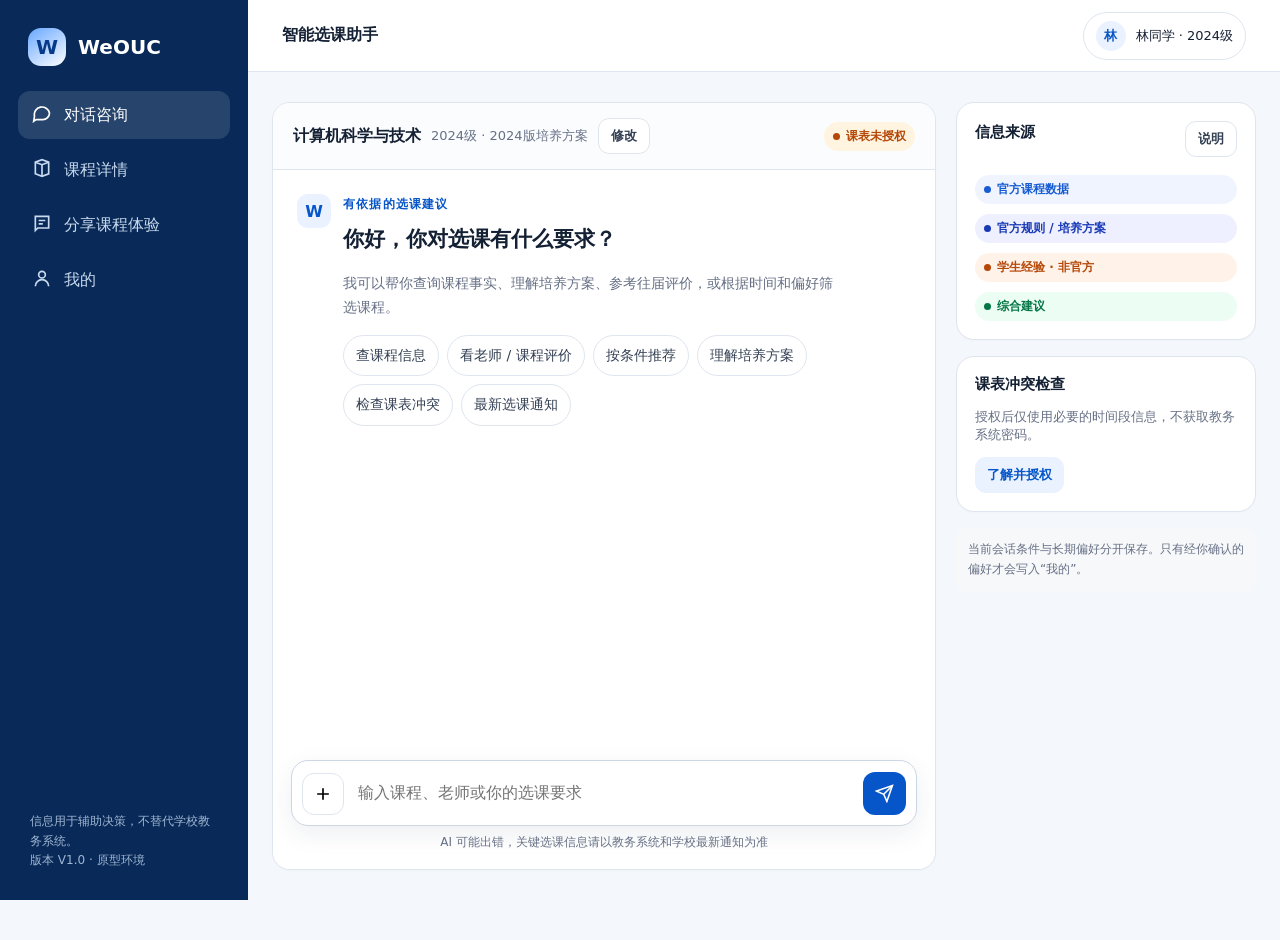
==== frontend/index.html @ 894f5846 "整理项目结构并新增前端原型" ====
<!doctype html><html lang="zh-CN"><head><meta charset="utf-8"><meta name="viewport" content="width=device-width,initial-scale=1"><title>智能选课助手 · WeOUC</title><link rel="stylesheet" href="assets/css/styles.css"></head><body><div class="app-shell"><aside class="sidebar"><div class="brand"><span class="brand-mark">W</span> WeOUC</div><nav class="nav"><a class="active" href="index.html"><span data-icon="chat"></span>对话咨询</a><a href="course.html"><span data-icon="course"></span>课程详情</a><a href="feedback.html"><span data-icon="feedback"></span>分享课程体验</a><a href="profile.html"><span data-icon="user"></span>我的</a></nav><div class="sidebar-foot">信息用于辅助决策，不替代学校教务系统。<br>版本 V1.0 · 原型环境</div></aside><main class="main"><header class="topbar"><div style="display:flex;align-items:center;gap:10px"><button class="icon-btn menu-btn" data-icon="menu" aria-label="菜单"></button><span class="topbar-title">智能选课助手</span></div><a class="student-pill" href="profile.html"><span class="avatar">林</span><span>林同学 · 2024级</span></a></header><div class="content"><div class="chat-layout"><section class="card chat-card"><div class="chat-context"><div class="context-main"><strong>计算机科学与技术</strong><span class="muted small">2024级 · 2024版培养方案</span><a class="btn btn-ghost btn-sm" href="onboarding.html">修改</a></div><button class="badge risk" onclick="document.querySelector('#authModal').classList.add('open')">课表未授权</button></div><div class="messages" id="messages"><div class="message assistant welcome"><div class="assistant-avatar">W</div><div class="bubble"><div class="eyebrow">有依据的选课建议</div><h2>你好，你对选课有什么要求？</h2><p class="muted">我可以帮你查询课程事实、理解培养方案、参考往届评价，或根据时间和偏好筛选课程。</p><div class="quick"><button data-prompt="008301100001 是什么课？">查课程信息</button><button data-prompt="张圆圆老师的大学英语怎么样？">看老师 / 课程评价</button><button data-prompt="推荐周二下午崂山校区、作业少且非闭卷的通识选修课">按条件推荐</button><button data-prompt="解释我的培养方案中通识学分要求">理解培养方案</button><button data-prompt="检查我下学期的课表冲突">检查课表冲突</button><button data-prompt="最近有什么选课通知？">最新选课通知</button></div></div></div></div><div class="composer-wrap"><div class="composer"><button class="icon-btn" data-icon="plus" aria-label="更多" onclick="document.querySelector('#moreModal').classList.add('open')"></button><textarea id="question" rows="1" placeholder="输入课程、老师或你的选课要求"></textarea><button class="send" id="sendBtn" data-icon="send" aria-label="发送"></button></div><p class="help" style="text-align:center;margin:7px 0 0">AI 可能出错，关键选课信息请以教务系统和学校最新通知为准</p></div></section><aside class="side-stack"><section class="card side-card"><div class="card-title"><h3>信息来源</h3><button class="btn btn-ghost btn-sm" data-source="0">说明</button></div><div class="source-list"><button class="badge official" data-source="0">官方课程数据</button><button class="badge rule" data-source="1">官方规则 / 培养方案</button><button class="badge experience" data-source="2">学生经验 · 非官方</button><span class="badge suggestion">综合建议</span></div></section><section class="card side-card"><h3>课表冲突检查</h3><p class="muted small">授权后仅使用必要的时间段信息，不获取教务系统密码。</p><button class="btn btn-secondary btn-sm" onclick="document.querySelector('#authModal').classList.add('open')">了解并授权</button></section><section class="privacy-note">当前会话条件与长期偏好分开保存。只有经你确认的偏好才会写入“我的”。</section></aside></div></div></main></div><nav class="mobile-nav"><a class="active" href="index.html"><span data-icon="chat"></span>咨询</a><a href="course.html"><span data-icon="course"></span>课程</a><a href="feedback.html"><span data-icon="feedback"></span>反馈</a><a href="profile.html"><span data-icon="user"></span>我的</a></nav><div class="compare-bar" id="compareBar"><span>已选 0/3 门课程</span><button class="btn btn-secondary btn-sm">开始对比</button></div><div class="drawer-backdrop" id="sourceDrawer"><aside class="drawer"><div class="drawer-head"><h2>依据详情</h2><button class="icon-btn" data-close data-icon="close" aria-label="关闭"></button></div><div data-source-content></div></aside></div><div class="modal-backdrop" id="conditionModal"><div class="modal"><div class="drawer-head"><h2>修改条件</h2><button class="icon-btn" data-close data-icon="close"></button></div><div class="form-section"><div class="field"><label>约束条件</label><input value="周二下午有空、崂山校区、通识选修"></div><div class="field"><label>偏好条件</label><input value="作业较少、非闭卷考试"></div><button class="btn btn-primary" id="saveConditions">保存条件</button></div></div></div><div class="modal-backdrop" id="authModal"><div class="modal"><span class="badge official">用途说明</span><h2 style="margin-top:14px">授权读取个人课表</h2><p class="muted">需要读取你的课表才能判断时间冲突。选课助手不会获取或保存你的教务系统密码。</p><div class="privacy-note">正式授权由 WeOUC 完成；原型仅模拟授权状态。</div><div class="actions" style="margin-top:18px"><button class="btn btn-primary" onclick="localStorage.setItem('weoucScheduleAuth','true');closeOverlays();toast('授权成功，可重新检查原问题')">去授权</button><button class="btn btn-ghost" data-close>暂不授权</button></div></div></div><div class="modal-backdrop" id="moreModal"><div class="modal"><div class="drawer-head"><h2>辅助入口</h2><button class="icon-btn" data-close data-icon="close"></button></div><div class="grid"><button class="btn btn-ghost" onclick="closeOverlays();document.querySelector('#authModal').classList.add('open')">使用个人课表</button><button class="btn btn-ghost" onclick="closeOverlays();toast('已将课程选择器带入当前会话')">选择课程</button><a class="btn btn-ghost" href="onboarding.html">切换培养方案</a></div></div></div><div class="toast"></div><script src="assets/js/data.js"></script><script src="assets/js/common.js"></script><script src="assets/js/chat.js"></script></body></html>
---- frontend/assets/css/styles.css ----
:root{--brand:#0756c9;--brand-dark:#073b88;--brand-soft:#eaf2ff;--ink:#142033;--muted:#667085;--line:#dfe5ee;--surface:#fff;--canvas:#f4f7fb;--success:#087a55;--success-soft:#e7f7f0;--warn:#a85800;--warn-soft:#fff4df;--danger:#b42318;--danger-soft:#fff0ee;--shadow:0 10px 30px rgba(22,43,78,.08);--radius:18px}
*{box-sizing:border-box}html{font-family:Inter,"PingFang SC","Microsoft YaHei",system-ui,sans-serif;color:var(--ink);background:var(--canvas)}body{margin:0;min-height:100vh}button,input,select,textarea{font:inherit}button,a{touch-action:manipulation}button{cursor:pointer}a{color:inherit;text-decoration:none}:focus-visible{outline:3px solid rgba(7,86,201,.28);outline-offset:2px}
.app-shell{display:grid;grid-template-columns:248px minmax(0,1fr);min-height:100vh}.sidebar{position:sticky;top:0;height:100vh;padding:28px 18px;background:#092a58;color:#fff;display:flex;flex-direction:column}.brand{display:flex;align-items:center;gap:12px;font-weight:760;font-size:20px;padding:0 10px 25px}.brand-mark{width:38px;height:38px;border-radius:13px;background:linear-gradient(145deg,#68a7ff,#fff);display:grid;place-items:center;color:#073b88;font-weight:900}.nav{display:grid;gap:7px}.nav a{min-height:48px;padding:12px 14px;border-radius:12px;display:flex;align-items:center;gap:12px;color:#c9d9ee}.nav a:hover,.nav a.active{background:rgba(255,255,255,.12);color:#fff}.nav svg{width:20px;height:20px;stroke:currentColor;fill:none;stroke-width:2}.sidebar-foot{margin-top:auto;padding:16px 12px 2px;color:#9fb5d1;font-size:12px;line-height:1.6}
.main{min-width:0}.topbar{height:72px;background:rgba(255,255,255,.92);border-bottom:1px solid var(--line);display:flex;align-items:center;justify-content:space-between;padding:0 34px;position:sticky;top:0;z-index:20;backdrop-filter:blur(12px)}.topbar-title{font-weight:700}.student-pill{display:flex;align-items:center;gap:10px;padding:8px 12px;border:1px solid var(--line);border-radius:999px;background:#fff;font-size:13px}.avatar{width:30px;height:30px;border-radius:50%;display:grid;place-items:center;background:var(--brand-soft);color:var(--brand);font-weight:700}.content{width:min(1180px,calc(100% - 48px));margin:0 auto;padding:30px 0 70px}.page-head{display:flex;justify-content:space-between;gap:24px;align-items:flex-end;margin-bottom:24px}.page-head h1{font-size:30px;margin:0 0 7px;letter-spacing:-.5px}.page-head p{margin:0;color:var(--muted);line-height:1.6}.eyebrow{font-size:12px;text-transform:uppercase;letter-spacing:1.2px;color:var(--brand);font-weight:760;margin-bottom:8px}.grid{display:grid;gap:18px}.grid-2{grid-template-columns:repeat(2,minmax(0,1fr))}.grid-3{grid-template-columns:repeat(3,minmax(0,1fr))}.card{background:var(--surface);border:1px solid var(--line);border-radius:var(--radius);box-shadow:0 1px 2px rgba(16,24,40,.02);padding:22px}.card h2,.card h3{margin:0}.card-title{display:flex;align-items:center;justify-content:space-between;gap:14px;margin-bottom:18px}.card-title h2{font-size:18px}.muted{color:var(--muted)}.small{font-size:13px}.divider{height:1px;background:var(--line);margin:20px 0}
.btn{border:0;border-radius:11px;min-height:44px;padding:10px 17px;font-weight:650;display:inline-flex;align-items:center;justify-content:center;gap:8px;transition:.18s}.btn svg{width:18px;height:18px;fill:none;stroke:currentColor;stroke-width:2}.btn-primary{background:var(--brand);color:#fff}.btn-primary:hover{background:#0649ad;transform:translateY(-1px)}.btn-secondary{background:var(--brand-soft);color:var(--brand)}.btn-ghost{background:#fff;border:1px solid var(--line);color:#344054}.btn-danger{background:var(--danger-soft);color:var(--danger)}.btn:disabled{opacity:.45;cursor:not-allowed;transform:none}.btn-sm{min-height:36px;padding:7px 12px;font-size:13px}.actions{display:flex;flex-wrap:wrap;gap:10px}.icon-btn{width:42px;height:42px;border-radius:12px;border:1px solid var(--line);background:#fff;display:grid;place-items:center}.icon-btn svg{width:20px;height:20px;fill:none;stroke:currentColor;stroke-width:2}
.badge,.tag{display:inline-flex;align-items:center;gap:6px;border:0;border-radius:999px;font-size:12px;font-weight:650;padding:6px 9px}.badge::before{content:"";width:7px;height:7px;border-radius:50%;background:currentColor}.official{color:#175cd3;background:#eff4ff}.rule{color:#1939b7;background:#eef0ff}.experience{color:#b54708;background:#fff2e8}.suggestion{color:#067647;background:#ecfdf3}.neutral{color:#475467;background:#f2f4f7}.risk{color:#b54708;background:#fff4df}.success{color:#087a55;background:#e7f7f0}.danger{color:#b42318;background:#fff0ee}.tag{background:#f2f4f7;color:#344054;font-weight:550}.tag button{border:0;background:transparent;padding:0;color:inherit}
.field{display:grid;gap:8px}.field label{font-size:13px;font-weight:680}.field input,.field select,.field textarea{width:100%;border:1px solid #cfd7e3;border-radius:11px;background:#fff;padding:11px 12px;min-height:44px;color:var(--ink)}.field textarea{resize:vertical;min-height:98px;line-height:1.6}.field input:focus,.field select:focus,.field textarea:focus{border-color:var(--brand);box-shadow:0 0 0 3px rgba(7,86,201,.1);outline:0}.help{font-size:12px;color:var(--muted);line-height:1.5}.form-section{display:grid;gap:16px}.radio-row,.choice-row{display:flex;flex-wrap:wrap;gap:9px}.choice{position:relative}.choice input{position:absolute;opacity:0;pointer-events:none}.choice span{display:inline-flex;align-items:center;justify-content:center;min-height:40px;padding:8px 13px;border:1px solid var(--line);border-radius:10px;background:#fff;color:#475467}.choice input:checked+span{border-color:var(--brand);background:var(--brand-soft);color:var(--brand);font-weight:650}.checkline{display:flex;align-items:flex-start;gap:10px;color:#344054;font-size:13px;line-height:1.6}.checkline input{width:18px;height:18px;margin-top:2px;accent-color:var(--brand)}
.setup-wrap{min-height:100vh;display:grid;place-items:center;padding:32px;background:radial-gradient(circle at 20% 20%,#e5efff 0,transparent 32%),var(--canvas)}.setup{width:min(980px,100%);display:grid;grid-template-columns:320px 1fr;border-radius:26px;overflow:hidden;background:#fff;box-shadow:var(--shadow)}.setup-aside{background:linear-gradient(160deg,#062f72,#0c5ed3);color:#fff;padding:40px 34px;display:flex;flex-direction:column}.setup-aside h1{font-size:28px;line-height:1.3;margin:24px 0 12px}.setup-aside p{color:#d8e7ff;line-height:1.7}.steps{display:grid;gap:16px;margin-top:38px}.step{display:flex;gap:12px;color:#b8ceed}.step-num{width:27px;height:27px;border:1px solid currentColor;border-radius:50%;display:grid;place-items:center;font-size:12px;flex:0 0 auto}.step.active{color:#fff}.step.active .step-num{background:#fff;color:var(--brand);border-color:#fff}.setup-main{padding:42px}.setup-panel{display:none}.setup-panel.active{display:block}.setup-main h2{font-size:25px;margin:0 0 8px}.setup-main>.muted{margin-bottom:26px}.plan-card{border:2px solid var(--brand);background:#f7faff;border-radius:16px;padding:20px}.plan-card h3{margin:10px 0 5px}.meta-list{display:grid;grid-template-columns:repeat(2,1fr);gap:14px;margin:18px 0}.meta-item span{display:block;font-size:12px;color:var(--muted);margin-bottom:4px}.save-note{color:var(--success);font-size:12px;display:none}.save-note.show{display:block}
.chat-layout{display:grid;grid-template-columns:minmax(0,1fr) 300px;gap:20px;align-items:start}.chat-card{padding:0;overflow:hidden;min-height:calc(100vh - 132px);display:flex;flex-direction:column}.chat-context{padding:15px 20px;border-bottom:1px solid var(--line);background:#fbfcfe;display:flex;align-items:center;justify-content:space-between;gap:12px}.context-main{display:flex;align-items:center;gap:10px;flex-wrap:wrap}.messages{padding:24px;display:flex;flex-direction:column;gap:20px;flex:1}.message{display:flex;gap:12px;max-width:88%}.message.user{align-self:flex-end;flex-direction:row-reverse}.bubble{padding:14px 16px;border-radius:6px 17px 17px 17px;background:#f0f4f9;line-height:1.7;font-size:14px}.user .bubble{background:var(--brand);color:#fff;border-radius:17px 6px 17px 17px}.assistant-avatar{width:34px;height:34px;flex:0 0 auto;border-radius:11px;background:var(--brand-soft);color:var(--brand);display:grid;place-items:center;font-weight:800}.welcome .bubble{background:transparent;padding:0}.welcome h2{font-size:21px;margin:0 0 8px}.quick{display:flex;flex-wrap:wrap;gap:8px;margin-top:15px}.quick button{border:1px solid var(--line);background:#fff;border-radius:999px;padding:8px 12px;color:#344054}.quick button:hover{border-color:var(--brand);color:var(--brand);background:var(--brand-soft)}.composer-wrap{position:sticky;bottom:0;padding:14px 18px 18px;background:linear-gradient(transparent,#fff 18%);z-index:5}.composer{border:1px solid #cdd6e3;background:#fff;border-radius:17px;padding:10px;display:flex;align-items:flex-end;gap:8px;box-shadow:0 8px 24px rgba(30,55,90,.08)}.composer textarea{border:0;outline:0;resize:none;flex:1;min-height:42px;max-height:120px;padding:10px 6px;line-height:1.5}.send{width:43px;height:43px;border:0;border-radius:12px;background:var(--brand);color:#fff;display:grid;place-items:center}.send.stop{background:var(--danger)}.send svg{width:19px;height:19px;stroke:currentColor;fill:none;stroke-width:2}.status-line{font-size:13px;color:var(--brand);display:flex;align-items:center;gap:8px;margin-top:10px}.spinner{width:15px;height:15px;border:2px solid #bed3f4;border-top-color:var(--brand);border-radius:50%;animation:spin .8s linear infinite}@keyframes spin{to{transform:rotate(360deg)}}
.requirement{border:1px solid #b9d1f5;background:#f5f9ff;border-radius:15px;padding:16px}.requirement h4{margin:0 0 12px}.req-row{display:flex;align-items:flex-start;gap:12px;margin:9px 0}.req-label{font-size:12px;color:var(--muted);width:58px;padding-top:6px}.course-card{border:1px solid var(--line);border-radius:16px;padding:18px;background:#fff}.course-card+.course-card{margin-top:12px}.course-top{display:flex;justify-content:space-between;gap:14px}.course-top h3{font-size:18px;margin:0 0 5px}.course-meta{display:flex;flex-wrap:wrap;gap:8px;color:var(--muted);font-size:12px}.match-row{margin:14px 0;display:flex;flex-wrap:wrap;gap:7px}.fact-grid{display:grid;grid-template-columns:repeat(3,1fr);gap:10px}.fact{padding:11px;border-radius:10px;background:#f7f8fa}.fact span{display:block;font-size:11px;color:var(--muted);margin-bottom:4px}.compare-bar{position:fixed;bottom:18px;left:50%;transform:translateX(-32%);z-index:30;padding:12px 16px;border-radius:15px;background:#142033;color:#fff;box-shadow:var(--shadow);display:none;align-items:center;gap:16px}.compare-bar.show{display:flex}.side-stack{display:grid;gap:16px}.side-card{padding:18px}.side-card h3{font-size:15px;margin-bottom:14px}.privacy-note{font-size:12px;line-height:1.65;color:var(--muted);padding:12px;background:#f7f8fa;border-radius:10px}
.detail-hero{background:linear-gradient(135deg,#082f70,#0a61da);color:#fff;border-radius:22px;padding:30px;margin-bottom:20px}.detail-hero .badge{background:rgba(255,255,255,.15);color:#fff}.detail-hero h1{font-size:30px;margin:13px 0 8px}.detail-hero p{color:#dce9ff}.stats{display:flex;flex-wrap:wrap;gap:24px;margin-top:24px}.stat strong{font-size:20px;display:block}.stat span{font-size:12px;color:#dce9ff}.experience-bars{display:grid;gap:13px}.bar-row{display:grid;grid-template-columns:90px 1fr 38px;align-items:center;gap:12px;font-size:13px}.bar{height:8px;border-radius:99px;background:#edf0f4;overflow:hidden}.bar i{display:block;height:100%;background:var(--brand);border-radius:99px}.source-list{display:grid;gap:10px}.source-item{padding:14px;border:1px solid var(--line);border-radius:12px;display:flex;justify-content:space-between;gap:12px;align-items:center}
.drawer-backdrop,.modal-backdrop{position:fixed;inset:0;background:rgba(9,20,38,.42);z-index:60;display:none}.drawer-backdrop.open,.modal-backdrop.open{display:block}.drawer{position:absolute;right:0;top:0;height:100%;width:min(500px,92vw);background:#fff;padding:26px;overflow:auto;box-shadow:-12px 0 40px rgba(0,0,0,.12)}.drawer-head{display:flex;justify-content:space-between;align-items:center;margin-bottom:22px}.drawer-head h2{margin:0}.modal-backdrop{place-items:center;padding:20px}.modal-backdrop.open{display:grid}.modal{width:min(520px,100%);max-height:90vh;overflow:auto;background:#fff;border-radius:20px;padding:24px;box-shadow:var(--shadow)}.modal h2{margin:0 0 8px}.toast{position:fixed;right:24px;top:88px;background:#142033;color:#fff;padding:13px 17px;border-radius:12px;z-index:90;box-shadow:var(--shadow);transform:translateY(-16px);opacity:0;pointer-events:none;transition:.2s}.toast.show{transform:translateY(0);opacity:1}
.progress{height:8px;background:#e9edf3;border-radius:99px;overflow:hidden}.progress i{display:block;height:100%;background:var(--brand);border-radius:99px}.submission{display:grid;grid-template-columns:1fr auto;gap:12px;padding:17px 0;border-bottom:1px solid var(--line)}.submission:last-child{border:0}.submission h4{margin:0 0 5px}.profile-hero{display:flex;align-items:center;gap:18px}.profile-avatar{width:66px;height:66px;border-radius:20px;background:var(--brand-soft);color:var(--brand);font-weight:800;font-size:22px;display:grid;place-items:center}.preference{display:flex;justify-content:space-between;align-items:center;gap:10px;padding:13px 0;border-bottom:1px solid var(--line)}.preference:last-child{border:0}.empty-state{text-align:center;padding:42px 20px}.empty-icon{width:54px;height:54px;border-radius:18px;background:#f2f4f7;display:grid;place-items:center;margin:0 auto 14px;color:var(--muted)}
.mobile-nav{display:none}.menu-btn{display:none}.hidden{display:none!important}
@media(max-width:900px){.app-shell{grid-template-columns:1fr}.sidebar{position:fixed;z-index:50;left:-260px;width:248px;transition:.2s}.sidebar.open{left:0}.menu-btn{display:grid}.chat-layout{grid-template-columns:1fr}.side-stack{display:none}.content{width:min(100% - 28px,760px)}.topbar{padding:0 16px}.compare-bar{left:14px;right:14px;transform:none;justify-content:space-between}.grid-3{grid-template-columns:1fr 1fr}}
@media(max-width:640px){.setup-wrap{padding:0}.setup{grid-template-columns:1fr;min-height:100vh;border-radius:0}.setup-aside{padding:22px}.setup-aside h1{font-size:23px;margin:12px 0 6px}.steps{display:flex;margin-top:18px}.step span:last-child{display:none}.setup-main{padding:26px 20px}.grid-2,.grid-3,.fact-grid{grid-template-columns:1fr}.page-head{align-items:flex-start;flex-direction:column}.content{padding-top:20px;padding-bottom:90px}.topbar-title{font-size:14px}.student-pill>span:not(.avatar){display:none}.chat-card{min-height:calc(100vh - 158px)}.messages{padding:18px 14px}.message{max-width:96%}.chat-context{padding:12px 14px}.context-main .muted{display:none}.course-top{flex-direction:column}.detail-hero{padding:23px}.detail-hero h1{font-size:25px}.meta-list{grid-template-columns:1fr}.bar-row{grid-template-columns:75px 1fr 34px}.mobile-nav{display:grid;grid-template-columns:repeat(4,1fr);position:fixed;bottom:0;left:0;right:0;background:#fff;border-top:1px solid var(--line);z-index:40;padding:7px 4px max(7px,env(safe-area-inset-bottom))}.mobile-nav a{display:grid;place-items:center;gap:3px;font-size:11px;color:var(--muted)}.mobile-nav a.active{color:var(--brand)}.mobile-nav svg{width:20px;height:20px;fill:none;stroke:currentColor;stroke-width:2}}
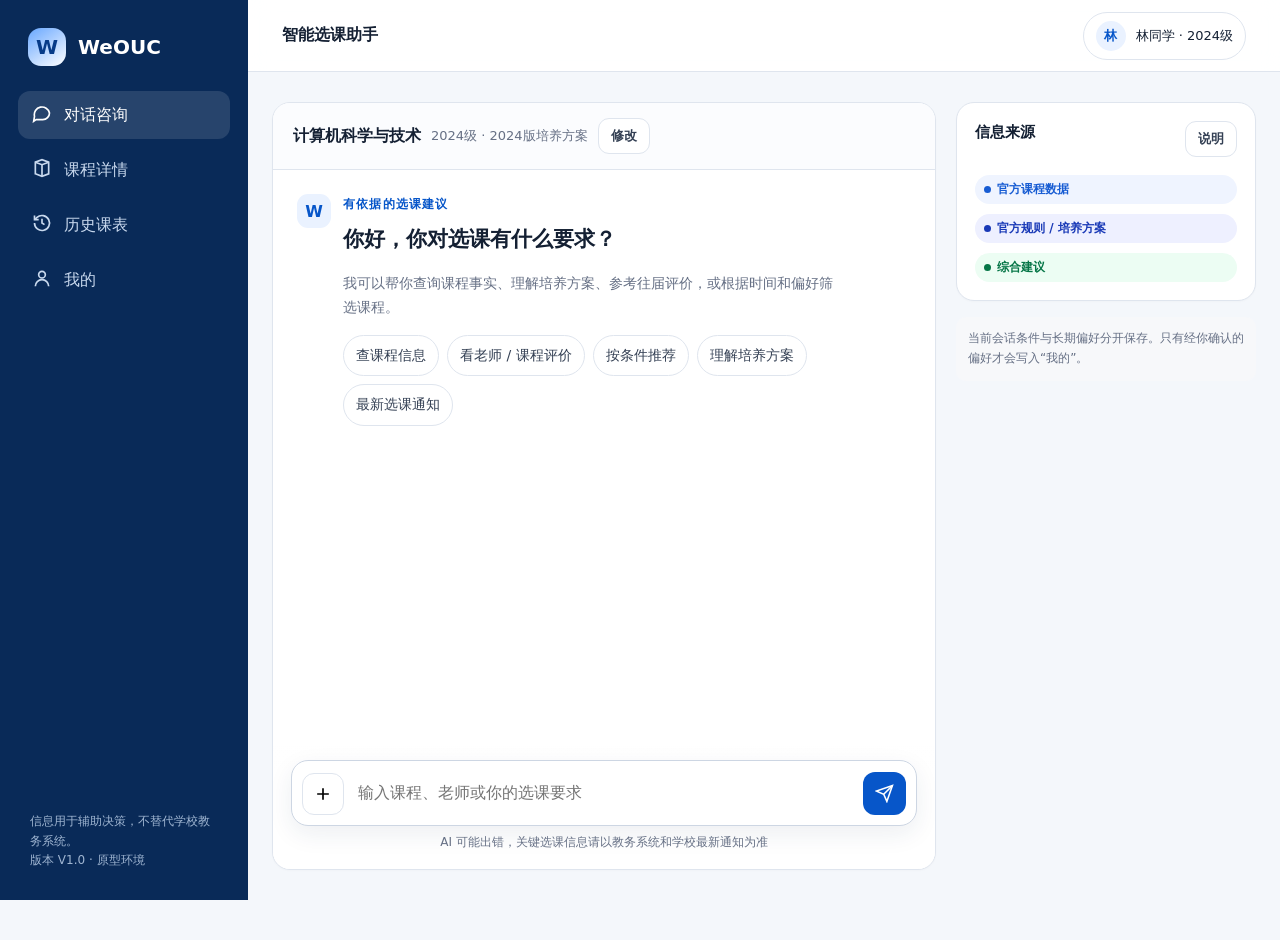
==== commit 1d86896d: "feat: establish M1 planning baseline" ====
--- a/frontend/index.html
+++ b/frontend/index.html
@@ -1 +1 @@
-<!doctype html><html lang="zh-CN"><head><meta charset="utf-8"><meta name="viewport" content="width=device-width,initial-scale=1"><title>智能选课助手 · WeOUC</title><link rel="stylesheet" href="assets/css/styles.css"></head><body><div class="app-shell"><aside class="sidebar"><div class="brand"><span class="brand-mark">W</span> WeOUC</div><nav class="nav"><a class="active" href="index.html"><span data-icon="chat"></span>对话咨询</a><a href="course.html"><span data-icon="course"></span>课程详情</a><a href="feedback.html"><span data-icon="feedback"></span>分享课程体验</a><a href="profile.html"><span data-icon="user"></span>我的</a></nav><div class="sidebar-foot">信息用于辅助决策，不替代学校教务系统。<br>版本 V1.0 · 原型环境</div></aside><main class="main"><header class="topbar"><div style="display:flex;align-items:center;gap:10px"><button class="icon-btn menu-btn" data-icon="menu" aria-label="菜单"></button><span class="topbar-title">智能选课助手</span></div><a class="student-pill" href="profile.html"><span class="avatar">林</span><span>林同学 · 2024级</span></a></header><div class="content"><div class="chat-layout"><section class="card chat-card"><div class="chat-context"><div class="context-main"><strong>计算机科学与技术</strong><span class="muted small">2024级 · 2024版培养方案</span><a class="btn btn-ghost btn-sm" href="onboarding.html">修改</a></div><button class="badge risk" onclick="document.querySelector('#authModal').classList.add('open')">课表未授权</button></div><div class="messages" id="messages"><div class="message assistant welcome"><div class="assistant-avatar">W</div><div class="bubble"><div class="eyebrow">有依据的选课建议</div><h2>你好，你对选课有什么要求？</h2><p class="muted">我可以帮你查询课程事实、理解培养方案、参考往届评价，或根据时间和偏好筛选课程。</p><div class="quick"><button data-prompt="008301100001 是什么课？">查课程信息</button><button data-prompt="张圆圆老师的大学英语怎么样？">看老师 / 课程评价</button><button data-prompt="推荐周二下午崂山校区、作业少且非闭卷的通识选修课">按条件推荐</button><button data-prompt="解释我的培养方案中通识学分要求">理解培养方案</button><button data-prompt="检查我下学期的课表冲突">检查课表冲突</button><button data-prompt="最近有什么选课通知？">最新选课通知</button></div></div></div></div><div class="composer-wrap"><div class="composer"><button class="icon-btn" data-icon="plus" aria-label="更多" onclick="document.querySelector('#moreModal').classList.add('open')"></button><textarea id="question" rows="1" placeholder="输入课程、老师或你的选课要求"></textarea><button class="send" id="sendBtn" data-icon="send" aria-label="发送"></button></div><p class="help" style="text-align:center;margin:7px 0 0">AI 可能出错，关键选课信息请以教务系统和学校最新通知为准</p></div></section><aside class="side-stack"><section class="card side-card"><div class="card-title"><h3>信息来源</h3><button class="btn btn-ghost btn-sm" data-source="0">说明</button></div><div class="source-list"><button class="badge official" data-source="0">官方课程数据</button><button class="badge rule" data-source="1">官方规则 / 培养方案</button><button class="badge experience" data-source="2">学生经验 · 非官方</button><span class="badge suggestion">综合建议</span></div></section><section class="card side-card"><h3>课表冲突检查</h3><p class="muted small">授权后仅使用必要的时间段信息，不获取教务系统密码。</p><button class="btn btn-secondary btn-sm" onclick="document.querySelector('#authModal').classList.add('open')">了解并授权</button></section><section class="privacy-note">当前会话条件与长期偏好分开保存。只有经你确认的偏好才会写入“我的”。</section></aside></div></div></main></div><nav class="mobile-nav"><a class="active" href="index.html"><span data-icon="chat"></span>咨询</a><a href="course.html"><span data-icon="course"></span>课程</a><a href="feedback.html"><span data-icon="feedback"></span>反馈</a><a href="profile.html"><span data-icon="user"></span>我的</a></nav><div class="compare-bar" id="compareBar"><span>已选 0/3 门课程</span><button class="btn btn-secondary btn-sm">开始对比</button></div><div class="drawer-backdrop" id="sourceDrawer"><aside class="drawer"><div class="drawer-head"><h2>依据详情</h2><button class="icon-btn" data-close data-icon="close" aria-label="关闭"></button></div><div data-source-content></div></aside></div><div class="modal-backdrop" id="conditionModal"><div class="modal"><div class="drawer-head"><h2>修改条件</h2><button class="icon-btn" data-close data-icon="close"></button></div><div class="form-section"><div class="field"><label>约束条件</label><input value="周二下午有空、崂山校区、通识选修"></div><div class="field"><label>偏好条件</label><input value="作业较少、非闭卷考试"></div><button class="btn btn-primary" id="saveConditions">保存条件</button></div></div></div><div class="modal-backdrop" id="authModal"><div class="modal"><span class="badge official">用途说明</span><h2 style="margin-top:14px">授权读取个人课表</h2><p class="muted">需要读取你的课表才能判断时间冲突。选课助手不会获取或保存你的教务系统密码。</p><div class="privacy-note">正式授权由 WeOUC 完成；原型仅模拟授权状态。</div><div class="actions" style="margin-top:18px"><button class="btn btn-primary" onclick="localStorage.setItem('weoucScheduleAuth','true');closeOverlays();toast('授权成功，可重新检查原问题')">去授权</button><button class="btn btn-ghost" data-close>暂不授权</button></div></div></div><div class="modal-backdrop" id="moreModal"><div class="modal"><div class="drawer-head"><h2>辅助入口</h2><button class="icon-btn" data-close data-icon="close"></button></div><div class="grid"><button class="btn btn-ghost" onclick="closeOverlays();document.querySelector('#authModal').classList.add('open')">使用个人课表</button><button class="btn btn-ghost" onclick="closeOverlays();toast('已将课程选择器带入当前会话')">选择课程</button><a class="btn btn-ghost" href="onboarding.html">切换培养方案</a></div></div></div><div class="toast"></div><script src="assets/js/data.js"></script><script src="assets/js/common.js"></script><script src="assets/js/chat.js"></script></body></html>
+<!doctype html><html lang="zh-CN"><head><meta charset="utf-8"><meta name="viewport" content="width=device-width,initial-scale=1"><title>智能选课助手 · WeOUC</title><link rel="stylesheet" href="assets/css/styles.css"></head><body><div class="app-shell"><aside class="sidebar"><div class="brand"><span class="brand-mark">W</span> WeOUC</div><nav class="nav"><a class="active" href="index.html"><span data-icon="chat"></span>对话咨询</a><a href="course.html"><span data-icon="course"></span>课程详情</a><a href="feedback.html"><span data-icon="feedback"></span>分享课程体验</a><a href="profile.html"><span data-icon="user"></span>我的</a></nav><div class="sidebar-foot">信息用于辅助决策，不替代学校教务系统。<br>版本 V1.0 · 原型环境</div></aside><main class="main"><header class="topbar"><div style="display:flex;align-items:center;gap:10px"><button class="icon-btn menu-btn" data-icon="menu" aria-label="菜单"></button><span class="topbar-title">智能选课助手</span></div><a class="student-pill" href="profile.html"><span class="avatar">林</span><span>林同学 · 2024级</span></a></header><div class="content"><div class="chat-layout"><section class="card chat-card"><div class="chat-context"><div class="context-main"><strong>计算机科学与技术</strong><span class="muted small">2024级 · 2024版培养方案</span><a class="btn btn-ghost btn-sm" href="onboarding.html">修改</a></div><button class="badge risk" onclick="document.querySelector('#authModal').classList.add('open')">课表未授权</button></div><div class="messages" id="messages"><div class="message assistant welcome"><div class="assistant-avatar">W</div><div class="bubble"><div class="eyebrow">有依据的选课建议</div><h2>你好，你对选课有什么要求？</h2><p class="muted">我可以帮你查询课程事实、理解培养方案、参考往届评价，或根据时间和偏好筛选课程。</p><div class="quick"><button data-prompt="008301100001 是什么课？">查课程信息</button><button data-prompt="张圆圆老师的大学英语怎么样？">看老师 / 课程评价</button><button data-prompt="推荐周二下午崂山校区、作业少且非闭卷的通识选修课">按条件推荐</button><button data-prompt="解释我的培养方案中通识学分要求">理解培养方案</button><button data-prompt="检查我下学期的课表冲突">检查课表冲突</button><button data-prompt="最近有什么选课通知？">最新选课通知</button></div></div></div></div><div class="composer-wrap"><div class="composer"><button class="icon-btn" data-icon="plus" aria-label="更多" onclick="document.querySelector('#moreModal').classList.add('open')"></button><textarea id="question" rows="1" placeholder="输入课程、老师或你的选课要求"></textarea><button class="send" id="sendBtn" data-icon="send" aria-label="发送"></button></div><p class="help" style="text-align:center;margin:7px 0 0">AI 可能出错，关键选课信息请以教务系统和学校最新通知为准</p></div></section><aside class="side-stack"><section class="card side-card"><div class="card-title"><h3>信息来源</h3><button class="btn btn-ghost btn-sm" data-source="0">说明</button></div><div class="source-list"><button class="badge official" data-source="0">官方课程数据</button><button class="badge rule" data-source="1">官方规则 / 培养方案</button><button class="badge experience" data-source="2">学生经验 · 非官方</button><span class="badge suggestion">综合建议</span></div></section><section class="card side-card"><h3>课表冲突检查</h3><p class="muted small">授权后仅使用必要的时间段信息，不获取教务系统密码。</p><button class="btn btn-secondary btn-sm" onclick="document.querySelector('#authModal').classList.add('open')">了解并授权</button></section><section class="privacy-note">当前会话条件与长期偏好分开保存。只有经你确认的偏好才会写入“我的”。</section></aside></div></div></main></div><nav class="mobile-nav"><a class="active" href="index.html"><span data-icon="chat"></span>咨询</a><a href="course.html"><span data-icon="course"></span>课程</a><a href="feedback.html"><span data-icon="feedback"></span>反馈</a><a href="profile.html"><span data-icon="user"></span>我的</a></nav><div class="compare-bar" id="compareBar"><span>已选 0/3 门课程</span><button class="btn btn-secondary btn-sm">开始对比</button></div><div class="drawer-backdrop" id="sourceDrawer"><aside class="drawer"><div class="drawer-head"><h2>依据详情</h2><button class="icon-btn" data-close data-icon="close" aria-label="关闭"></button></div><div data-source-content></div></aside></div><div class="modal-backdrop" id="conditionModal"><div class="modal"><div class="drawer-head"><h2>修改条件</h2><button class="icon-btn" data-close data-icon="close"></button></div><div class="form-section"><div class="field"><label>约束条件</label><input value="周二下午有空、崂山校区、通识选修"></div><div class="field"><label>偏好条件</label><input value="作业较少、非闭卷考试"></div><button class="btn btn-primary" id="saveConditions">保存条件</button></div></div></div><div class="modal-backdrop" id="authModal"><div class="modal"><span class="badge official">用途说明</span><h2 style="margin-top:14px">授权读取个人课表</h2><p class="muted">需要读取你的课表才能判断时间冲突。选课助手不会获取或保存你的教务系统密码。</p><div class="privacy-note">正式授权由 WeOUC 完成；原型仅模拟授权状态。</div><div class="actions" style="margin-top:18px"><button class="btn btn-primary" onclick="localStorage.setItem('weoucScheduleAuth','true');closeOverlays();toast('授权成功，可重新检查原问题')">去授权</button><button class="btn btn-ghost" data-close>暂不授权</button></div></div></div><div class="modal-backdrop" id="moreModal"><div class="modal"><div class="drawer-head"><h2>辅助入口</h2><button class="icon-btn" data-close data-icon="close"></button></div><div class="grid"><button class="btn btn-ghost" onclick="closeOverlays();document.querySelector('#authModal').classList.add('open')">使用个人课表</button><button class="btn btn-ghost" onclick="closeOverlays();toast('已将课程选择器带入当前会话')">选择课程</button><a class="btn btn-ghost" href="onboarding.html">切换培养方案</a></div></div></div><div class="toast"></div><script src="assets/js/data.js"></script><script src="assets/js/common.js"></script><script src="assets/js/chat.js"></script></body></html>
--- a/frontend/assets/css/styles.css
+++ b/frontend/assets/css/styles.css
@@ -1,16 +1,17 @@
-:root{--brand:#0756c9;--brand-dark:#073b88;--brand-soft:#eaf2ff;--ink:#142033;--muted:#667085;--line:#dfe5ee;--surface:#fff;--canvas:#f4f7fb;--success:#087a55;--success-soft:#e7f7f0;--warn:#a85800;--warn-soft:#fff4df;--danger:#b42318;--danger-soft:#fff0ee;--shadow:0 10px 30px rgba(22,43,78,.08);--radius:18px}
-*{box-sizing:border-box}html{font-family:Inter,"PingFang SC","Microsoft YaHei",system-ui,sans-serif;color:var(--ink);background:var(--canvas)}body{margin:0;min-height:100vh}button,input,select,textarea{font:inherit}button,a{touch-action:manipulation}button{cursor:pointer}a{color:inherit;text-decoration:none}:focus-visible{outline:3px solid rgba(7,86,201,.28);outline-offset:2px}
-.app-shell{display:grid;grid-template-columns:248px minmax(0,1fr);min-height:100vh}.sidebar{position:sticky;top:0;height:100vh;padding:28px 18px;background:#092a58;color:#fff;display:flex;flex-direction:column}.brand{display:flex;align-items:center;gap:12px;font-weight:760;font-size:20px;padding:0 10px 25px}.brand-mark{width:38px;height:38px;border-radius:13px;background:linear-gradient(145deg,#68a7ff,#fff);display:grid;place-items:center;color:#073b88;font-weight:900}.nav{display:grid;gap:7px}.nav a{min-height:48px;padding:12px 14px;border-radius:12px;display:flex;align-items:center;gap:12px;color:#c9d9ee}.nav a:hover,.nav a.active{background:rgba(255,255,255,.12);color:#fff}.nav svg{width:20px;height:20px;stroke:currentColor;fill:none;stroke-width:2}.sidebar-foot{margin-top:auto;padding:16px 12px 2px;color:#9fb5d1;font-size:12px;line-height:1.6}
-.main{min-width:0}.topbar{height:72px;background:rgba(255,255,255,.92);border-bottom:1px solid var(--line);display:flex;align-items:center;justify-content:space-between;padding:0 34px;position:sticky;top:0;z-index:20;backdrop-filter:blur(12px)}.topbar-title{font-weight:700}.student-pill{display:flex;align-items:center;gap:10px;padding:8px 12px;border:1px solid var(--line);border-radius:999px;background:#fff;font-size:13px}.avatar{width:30px;height:30px;border-radius:50%;display:grid;place-items:center;background:var(--brand-soft);color:var(--brand);font-weight:700}.content{width:min(1180px,calc(100% - 48px));margin:0 auto;padding:30px 0 70px}.page-head{display:flex;justify-content:space-between;gap:24px;align-items:flex-end;margin-bottom:24px}.page-head h1{font-size:30px;margin:0 0 7px;letter-spacing:-.5px}.page-head p{margin:0;color:var(--muted);line-height:1.6}.eyebrow{font-size:12px;text-transform:uppercase;letter-spacing:1.2px;color:var(--brand);font-weight:760;margin-bottom:8px}.grid{display:grid;gap:18px}.grid-2{grid-template-columns:repeat(2,minmax(0,1fr))}.grid-3{grid-template-columns:repeat(3,minmax(0,1fr))}.card{background:var(--surface);border:1px solid var(--line);border-radius:var(--radius);box-shadow:0 1px 2px rgba(16,24,40,.02);padding:22px}.card h2,.card h3{margin:0}.card-title{display:flex;align-items:center;justify-content:space-between;gap:14px;margin-bottom:18px}.card-title h2{font-size:18px}.muted{color:var(--muted)}.small{font-size:13px}.divider{height:1px;background:var(--line);margin:20px 0}
-.btn{border:0;border-radius:11px;min-height:44px;padding:10px 17px;font-weight:650;display:inline-flex;align-items:center;justify-content:center;gap:8px;transition:.18s}.btn svg{width:18px;height:18px;fill:none;stroke:currentColor;stroke-width:2}.btn-primary{background:var(--brand);color:#fff}.btn-primary:hover{background:#0649ad;transform:translateY(-1px)}.btn-secondary{background:var(--brand-soft);color:var(--brand)}.btn-ghost{background:#fff;border:1px solid var(--line);color:#344054}.btn-danger{background:var(--danger-soft);color:var(--danger)}.btn:disabled{opacity:.45;cursor:not-allowed;transform:none}.btn-sm{min-height:36px;padding:7px 12px;font-size:13px}.actions{display:flex;flex-wrap:wrap;gap:10px}.icon-btn{width:42px;height:42px;border-radius:12px;border:1px solid var(--line);background:#fff;display:grid;place-items:center}.icon-btn svg{width:20px;height:20px;fill:none;stroke:currentColor;stroke-width:2}
-.badge,.tag{display:inline-flex;align-items:center;gap:6px;border:0;border-radius:999px;font-size:12px;font-weight:650;padding:6px 9px}.badge::before{content:"";width:7px;height:7px;border-radius:50%;background:currentColor}.official{color:#175cd3;background:#eff4ff}.rule{color:#1939b7;background:#eef0ff}.experience{color:#b54708;background:#fff2e8}.suggestion{color:#067647;background:#ecfdf3}.neutral{color:#475467;background:#f2f4f7}.risk{color:#b54708;background:#fff4df}.success{color:#087a55;background:#e7f7f0}.danger{color:#b42318;background:#fff0ee}.tag{background:#f2f4f7;color:#344054;font-weight:550}.tag button{border:0;background:transparent;padding:0;color:inherit}
-.field{display:grid;gap:8px}.field label{font-size:13px;font-weight:680}.field input,.field select,.field textarea{width:100%;border:1px solid #cfd7e3;border-radius:11px;background:#fff;padding:11px 12px;min-height:44px;color:var(--ink)}.field textarea{resize:vertical;min-height:98px;line-height:1.6}.field input:focus,.field select:focus,.field textarea:focus{border-color:var(--brand);box-shadow:0 0 0 3px rgba(7,86,201,.1);outline:0}.help{font-size:12px;color:var(--muted);line-height:1.5}.form-section{display:grid;gap:16px}.radio-row,.choice-row{display:flex;flex-wrap:wrap;gap:9px}.choice{position:relative}.choice input{position:absolute;opacity:0;pointer-events:none}.choice span{display:inline-flex;align-items:center;justify-content:center;min-height:40px;padding:8px 13px;border:1px solid var(--line);border-radius:10px;background:#fff;color:#475467}.choice input:checked+span{border-color:var(--brand);background:var(--brand-soft);color:var(--brand);font-weight:650}.checkline{display:flex;align-items:flex-start;gap:10px;color:#344054;font-size:13px;line-height:1.6}.checkline input{width:18px;height:18px;margin-top:2px;accent-color:var(--brand)}
-.setup-wrap{min-height:100vh;display:grid;place-items:center;padding:32px;background:radial-gradient(circle at 20% 20%,#e5efff 0,transparent 32%),var(--canvas)}.setup{width:min(980px,100%);display:grid;grid-template-columns:320px 1fr;border-radius:26px;overflow:hidden;background:#fff;box-shadow:var(--shadow)}.setup-aside{background:linear-gradient(160deg,#062f72,#0c5ed3);color:#fff;padding:40px 34px;display:flex;flex-direction:column}.setup-aside h1{font-size:28px;line-height:1.3;margin:24px 0 12px}.setup-aside p{color:#d8e7ff;line-height:1.7}.steps{display:grid;gap:16px;margin-top:38px}.step{display:flex;gap:12px;color:#b8ceed}.step-num{width:27px;height:27px;border:1px solid currentColor;border-radius:50%;display:grid;place-items:center;font-size:12px;flex:0 0 auto}.step.active{color:#fff}.step.active .step-num{background:#fff;color:var(--brand);border-color:#fff}.setup-main{padding:42px}.setup-panel{display:none}.setup-panel.active{display:block}.setup-main h2{font-size:25px;margin:0 0 8px}.setup-main>.muted{margin-bottom:26px}.plan-card{border:2px solid var(--brand);background:#f7faff;border-radius:16px;padding:20px}.plan-card h3{margin:10px 0 5px}.meta-list{display:grid;grid-template-columns:repeat(2,1fr);gap:14px;margin:18px 0}.meta-item span{display:block;font-size:12px;color:var(--muted);margin-bottom:4px}.save-note{color:var(--success);font-size:12px;display:none}.save-note.show{display:block}
-.chat-layout{display:grid;grid-template-columns:minmax(0,1fr) 300px;gap:20px;align-items:start}.chat-card{padding:0;overflow:hidden;min-height:calc(100vh - 132px);display:flex;flex-direction:column}.chat-context{padding:15px 20px;border-bottom:1px solid var(--line);background:#fbfcfe;display:flex;align-items:center;justify-content:space-between;gap:12px}.context-main{display:flex;align-items:center;gap:10px;flex-wrap:wrap}.messages{padding:24px;display:flex;flex-direction:column;gap:20px;flex:1}.message{display:flex;gap:12px;max-width:88%}.message.user{align-self:flex-end;flex-direction:row-reverse}.bubble{padding:14px 16px;border-radius:6px 17px 17px 17px;background:#f0f4f9;line-height:1.7;font-size:14px}.user .bubble{background:var(--brand);color:#fff;border-radius:17px 6px 17px 17px}.assistant-avatar{width:34px;height:34px;flex:0 0 auto;border-radius:11px;background:var(--brand-soft);color:var(--brand);display:grid;place-items:center;font-weight:800}.welcome .bubble{background:transparent;padding:0}.welcome h2{font-size:21px;margin:0 0 8px}.quick{display:flex;flex-wrap:wrap;gap:8px;margin-top:15px}.quick button{border:1px solid var(--line);background:#fff;border-radius:999px;padding:8px 12px;color:#344054}.quick button:hover{border-color:var(--brand);color:var(--brand);background:var(--brand-soft)}.composer-wrap{position:sticky;bottom:0;padding:14px 18px 18px;background:linear-gradient(transparent,#fff 18%);z-index:5}.composer{border:1px solid #cdd6e3;background:#fff;border-radius:17px;padding:10px;display:flex;align-items:flex-end;gap:8px;box-shadow:0 8px 24px rgba(30,55,90,.08)}.composer textarea{border:0;outline:0;resize:none;flex:1;min-height:42px;max-height:120px;padding:10px 6px;line-height:1.5}.send{width:43px;height:43px;border:0;border-radius:12px;background:var(--brand);color:#fff;display:grid;place-items:center}.send.stop{background:var(--danger)}.send svg{width:19px;height:19px;stroke:currentColor;fill:none;stroke-width:2}.status-line{font-size:13px;color:var(--brand);display:flex;align-items:center;gap:8px;margin-top:10px}.spinner{width:15px;height:15px;border:2px solid #bed3f4;border-top-color:var(--brand);border-radius:50%;animation:spin .8s linear infinite}@keyframes spin{to{transform:rotate(360deg)}}
-.requirement{border:1px solid #b9d1f5;background:#f5f9ff;border-radius:15px;padding:16px}.requirement h4{margin:0 0 12px}.req-row{display:flex;align-items:flex-start;gap:12px;margin:9px 0}.req-label{font-size:12px;color:var(--muted);width:58px;padding-top:6px}.course-card{border:1px solid var(--line);border-radius:16px;padding:18px;background:#fff}.course-card+.course-card{margin-top:12px}.course-top{display:flex;justify-content:space-between;gap:14px}.course-top h3{font-size:18px;margin:0 0 5px}.course-meta{display:flex;flex-wrap:wrap;gap:8px;color:var(--muted);font-size:12px}.match-row{margin:14px 0;display:flex;flex-wrap:wrap;gap:7px}.fact-grid{display:grid;grid-template-columns:repeat(3,1fr);gap:10px}.fact{padding:11px;border-radius:10px;background:#f7f8fa}.fact span{display:block;font-size:11px;color:var(--muted);margin-bottom:4px}.compare-bar{position:fixed;bottom:18px;left:50%;transform:translateX(-32%);z-index:30;padding:12px 16px;border-radius:15px;background:#142033;color:#fff;box-shadow:var(--shadow);display:none;align-items:center;gap:16px}.compare-bar.show{display:flex}.side-stack{display:grid;gap:16px}.side-card{padding:18px}.side-card h3{font-size:15px;margin-bottom:14px}.privacy-note{font-size:12px;line-height:1.65;color:var(--muted);padding:12px;background:#f7f8fa;border-radius:10px}
-.detail-hero{background:linear-gradient(135deg,#082f70,#0a61da);color:#fff;border-radius:22px;padding:30px;margin-bottom:20px}.detail-hero .badge{background:rgba(255,255,255,.15);color:#fff}.detail-hero h1{font-size:30px;margin:13px 0 8px}.detail-hero p{color:#dce9ff}.stats{display:flex;flex-wrap:wrap;gap:24px;margin-top:24px}.stat strong{font-size:20px;display:block}.stat span{font-size:12px;color:#dce9ff}.experience-bars{display:grid;gap:13px}.bar-row{display:grid;grid-template-columns:90px 1fr 38px;align-items:center;gap:12px;font-size:13px}.bar{height:8px;border-radius:99px;background:#edf0f4;overflow:hidden}.bar i{display:block;height:100%;background:var(--brand);border-radius:99px}.source-list{display:grid;gap:10px}.source-item{padding:14px;border:1px solid var(--line);border-radius:12px;display:flex;justify-content:space-between;gap:12px;align-items:center}
-.drawer-backdrop,.modal-backdrop{position:fixed;inset:0;background:rgba(9,20,38,.42);z-index:60;display:none}.drawer-backdrop.open,.modal-backdrop.open{display:block}.drawer{position:absolute;right:0;top:0;height:100%;width:min(500px,92vw);background:#fff;padding:26px;overflow:auto;box-shadow:-12px 0 40px rgba(0,0,0,.12)}.drawer-head{display:flex;justify-content:space-between;align-items:center;margin-bottom:22px}.drawer-head h2{margin:0}.modal-backdrop{place-items:center;padding:20px}.modal-backdrop.open{display:grid}.modal{width:min(520px,100%);max-height:90vh;overflow:auto;background:#fff;border-radius:20px;padding:24px;box-shadow:var(--shadow)}.modal h2{margin:0 0 8px}.toast{position:fixed;right:24px;top:88px;background:#142033;color:#fff;padding:13px 17px;border-radius:12px;z-index:90;box-shadow:var(--shadow);transform:translateY(-16px);opacity:0;pointer-events:none;transition:.2s}.toast.show{transform:translateY(0);opacity:1}
+:root{--brand:#0756c9;--brand-dark:#073b88;--brand-soft:#eaf2ff;--ink:#142033;--muted:#667085;--line:#dfe5ee;--surface:#fff;--canvas:#f4f7fb;--success:#087a55;--success-soft:#e7f7f0;--warn:#a85800;--warn-soft:#fff4df;--danger:#b42318;--danger-soft:#fff0ee;--shadow:0 10px 30px rgba(22,43,78,.08);--radius:18px}
+*{box-sizing:border-box}html{font-family:Inter,"PingFang SC","Microsoft YaHei",system-ui,sans-serif;color:var(--ink);background:var(--canvas)}body{margin:0;min-height:100vh}button,input,select,textarea{font:inherit}button,a{touch-action:manipulation}button{cursor:pointer}a{color:inherit;text-decoration:none}:focus-visible{outline:3px solid rgba(7,86,201,.28);outline-offset:2px}
+.app-shell{display:grid;grid-template-columns:248px minmax(0,1fr);min-height:100vh}.sidebar{position:sticky;top:0;height:100vh;padding:28px 18px;background:#092a58;color:#fff;display:flex;flex-direction:column}.brand{display:flex;align-items:center;gap:12px;font-weight:760;font-size:20px;padding:0 10px 25px}.brand-mark{width:38px;height:38px;border-radius:13px;background:linear-gradient(145deg,#68a7ff,#fff);display:grid;place-items:center;color:#073b88;font-weight:900}.nav{display:grid;gap:7px}.nav a{min-height:48px;padding:12px 14px;border-radius:12px;display:flex;align-items:center;gap:12px;color:#c9d9ee}.nav a:hover,.nav a.active{background:rgba(255,255,255,.12);color:#fff}.nav svg{width:20px;height:20px;stroke:currentColor;fill:none;stroke-width:2}.sidebar-foot{margin-top:auto;padding:16px 12px 2px;color:#9fb5d1;font-size:12px;line-height:1.6}
+.main{min-width:0}.topbar{height:72px;background:rgba(255,255,255,.92);border-bottom:1px solid var(--line);display:flex;align-items:center;justify-content:space-between;padding:0 34px;position:sticky;top:0;z-index:20;backdrop-filter:blur(12px)}.topbar-title{font-weight:700}.student-pill{display:flex;align-items:center;gap:10px;padding:8px 12px;border:1px solid var(--line);border-radius:999px;background:#fff;font-size:13px}.avatar{width:30px;height:30px;border-radius:50%;display:grid;place-items:center;background:var(--brand-soft);color:var(--brand);font-weight:700}.content{width:min(1180px,calc(100% - 48px));margin:0 auto;padding:30px 0 70px}.page-head{display:flex;justify-content:space-between;gap:24px;align-items:flex-end;margin-bottom:24px}.page-head h1{font-size:30px;margin:0 0 7px;letter-spacing:-.5px}.page-head p{margin:0;color:var(--muted);line-height:1.6}.eyebrow{font-size:12px;text-transform:uppercase;letter-spacing:1.2px;color:var(--brand);font-weight:760;margin-bottom:8px}.grid{display:grid;gap:18px}.grid-2{grid-template-columns:repeat(2,minmax(0,1fr))}.grid-3{grid-template-columns:repeat(3,minmax(0,1fr))}.card{background:var(--surface);border:1px solid var(--line);border-radius:var(--radius);box-shadow:0 1px 2px rgba(16,24,40,.02);padding:22px}.card h2,.card h3{margin:0}.card-title{display:flex;align-items:center;justify-content:space-between;gap:14px;margin-bottom:18px}.card-title h2{font-size:18px}.muted{color:var(--muted)}.small{font-size:13px}.divider{height:1px;background:var(--line);margin:20px 0}
+.btn{border:0;border-radius:11px;min-height:44px;padding:10px 17px;font-weight:650;display:inline-flex;align-items:center;justify-content:center;gap:8px;transition:.18s}.btn svg{width:18px;height:18px;fill:none;stroke:currentColor;stroke-width:2}.btn-primary{background:var(--brand);color:#fff}.btn-primary:hover{background:#0649ad;transform:translateY(-1px)}.btn-secondary{background:var(--brand-soft);color:var(--brand)}.btn-ghost{background:#fff;border:1px solid var(--line);color:#344054}.btn-danger{background:var(--danger-soft);color:var(--danger)}.btn:disabled{opacity:.45;cursor:not-allowed;transform:none}.btn-sm{min-height:36px;padding:7px 12px;font-size:13px}.actions{display:flex;flex-wrap:wrap;gap:10px}.icon-btn{width:42px;height:42px;border-radius:12px;border:1px solid var(--line);background:#fff;display:grid;place-items:center}.icon-btn svg{width:20px;height:20px;fill:none;stroke:currentColor;stroke-width:2}
+.badge,.tag{display:inline-flex;align-items:center;gap:6px;border:0;border-radius:999px;font-size:12px;font-weight:650;padding:6px 9px}.badge::before{content:"";width:7px;height:7px;border-radius:50%;background:currentColor}.official{color:#175cd3;background:#eff4ff}.rule{color:#1939b7;background:#eef0ff}.experience{color:#b54708;background:#fff2e8}.suggestion{color:#067647;background:#ecfdf3}.neutral{color:#475467;background:#f2f4f7}.risk{color:#b54708;background:#fff4df}.success{color:#087a55;background:#e7f7f0}.danger{color:#b42318;background:#fff0ee}.tag{background:#f2f4f7;color:#344054;font-weight:550}.tag button{border:0;background:transparent;padding:0;color:inherit}
+.field{display:grid;gap:8px}.field label{font-size:13px;font-weight:680}.field input,.field select,.field textarea{width:100%;border:1px solid #cfd7e3;border-radius:11px;background:#fff;padding:11px 12px;min-height:44px;color:var(--ink)}.field textarea{resize:vertical;min-height:98px;line-height:1.6}.field input:focus,.field select:focus,.field textarea:focus{border-color:var(--brand);box-shadow:0 0 0 3px rgba(7,86,201,.1);outline:0}.help{font-size:12px;color:var(--muted);line-height:1.5}.form-section{display:grid;gap:16px}.radio-row,.choice-row{display:flex;flex-wrap:wrap;gap:9px}.choice{position:relative}.choice input{position:absolute;opacity:0;pointer-events:none}.choice span{display:inline-flex;align-items:center;justify-content:center;min-height:40px;padding:8px 13px;border:1px solid var(--line);border-radius:10px;background:#fff;color:#475467}.choice input:checked+span{border-color:var(--brand);background:var(--brand-soft);color:var(--brand);font-weight:650}.checkline{display:flex;align-items:flex-start;gap:10px;color:#344054;font-size:13px;line-height:1.6}.checkline input{width:18px;height:18px;margin-top:2px;accent-color:var(--brand)}
+.setup-wrap{min-height:100vh;display:grid;place-items:center;padding:32px;background:radial-gradient(circle at 20% 20%,#e5efff 0,transparent 32%),var(--canvas)}.setup{width:min(980px,100%);display:grid;grid-template-columns:320px 1fr;border-radius:26px;overflow:hidden;background:#fff;box-shadow:var(--shadow)}.setup-aside{background:linear-gradient(160deg,#062f72,#0c5ed3);color:#fff;padding:40px 34px;display:flex;flex-direction:column}.setup-aside h1{font-size:28px;line-height:1.3;margin:24px 0 12px}.setup-aside p{color:#d8e7ff;line-height:1.7}.steps{display:grid;gap:16px;margin-top:38px}.step{display:flex;gap:12px;color:#b8ceed}.step-num{width:27px;height:27px;border:1px solid currentColor;border-radius:50%;display:grid;place-items:center;font-size:12px;flex:0 0 auto}.step.active{color:#fff}.step.active .step-num{background:#fff;color:var(--brand);border-color:#fff}.setup-main{padding:42px}.setup-panel{display:none}.setup-panel.active{display:block}.setup-main h2{font-size:25px;margin:0 0 8px}.setup-main>.muted{margin-bottom:26px}.plan-card{border:2px solid var(--brand);background:#f7faff;border-radius:16px;padding:20px}.plan-card h3{margin:10px 0 5px}.meta-list{display:grid;grid-template-columns:repeat(2,1fr);gap:14px;margin:18px 0}.meta-item span{display:block;font-size:12px;color:var(--muted);margin-bottom:4px}.save-note{color:var(--success);font-size:12px;display:none}.save-note.show{display:block}
+.chat-layout{display:grid;grid-template-columns:minmax(0,1fr) 300px;gap:20px;align-items:start}.chat-card{padding:0;overflow:hidden;min-height:calc(100vh - 132px);display:flex;flex-direction:column}.chat-context{padding:15px 20px;border-bottom:1px solid var(--line);background:#fbfcfe;display:flex;align-items:center;justify-content:space-between;gap:12px}.context-main{display:flex;align-items:center;gap:10px;flex-wrap:wrap}.messages{padding:24px;display:flex;flex-direction:column;gap:20px;flex:1}.message{display:flex;gap:12px;max-width:88%}.message.user{align-self:flex-end;flex-direction:row-reverse}.bubble{padding:14px 16px;border-radius:6px 17px 17px 17px;background:#f0f4f9;line-height:1.7;font-size:14px}.user .bubble{background:var(--brand);color:#fff;border-radius:17px 6px 17px 17px}.assistant-avatar{width:34px;height:34px;flex:0 0 auto;border-radius:11px;background:var(--brand-soft);color:var(--brand);display:grid;place-items:center;font-weight:800}.welcome .bubble{background:transparent;padding:0}.welcome h2{font-size:21px;margin:0 0 8px}.quick{display:flex;flex-wrap:wrap;gap:8px;margin-top:15px}.quick button{border:1px solid var(--line);background:#fff;border-radius:999px;padding:8px 12px;color:#344054}.quick button:hover{border-color:var(--brand);color:var(--brand);background:var(--brand-soft)}.composer-wrap{position:sticky;bottom:0;padding:14px 18px 18px;background:linear-gradient(transparent,#fff 18%);z-index:5}.composer{border:1px solid #cdd6e3;background:#fff;border-radius:17px;padding:10px;display:flex;align-items:flex-end;gap:8px;box-shadow:0 8px 24px rgba(30,55,90,.08)}.composer textarea{border:0;outline:0;resize:none;flex:1;min-height:42px;max-height:120px;padding:10px 6px;line-height:1.5}.send{width:43px;height:43px;border:0;border-radius:12px;background:var(--brand);color:#fff;display:grid;place-items:center}.send.stop{background:var(--danger)}.send svg{width:19px;height:19px;stroke:currentColor;fill:none;stroke-width:2}.status-line{font-size:13px;color:var(--brand);display:flex;align-items:center;gap:8px;margin-top:10px}.spinner{width:15px;height:15px;border:2px solid #bed3f4;border-top-color:var(--brand);border-radius:50%;animation:spin .8s linear infinite}@keyframes spin{to{transform:rotate(360deg)}}
+.requirement{border:1px solid #b9d1f5;background:#f5f9ff;border-radius:15px;padding:16px}.requirement h4{margin:0 0 12px}.req-row{display:flex;align-items:flex-start;gap:12px;margin:9px 0}.req-label{font-size:12px;color:var(--muted);width:58px;padding-top:6px}.course-card{border:1px solid var(--line);border-radius:16px;padding:18px;background:#fff}.course-card+.course-card{margin-top:12px}.course-top{display:flex;justify-content:space-between;gap:14px}.course-top h3{font-size:18px;margin:0 0 5px}.course-meta{display:flex;flex-wrap:wrap;gap:8px;color:var(--muted);font-size:12px}.match-row{margin:14px 0;display:flex;flex-wrap:wrap;gap:7px}.fact-grid{display:grid;grid-template-columns:repeat(3,1fr);gap:10px}.fact{padding:11px;border-radius:10px;background:#f7f8fa}.fact span{display:block;font-size:11px;color:var(--muted);margin-bottom:4px}.compare-bar{position:fixed;bottom:18px;left:50%;transform:translateX(-32%);z-index:30;padding:12px 16px;border-radius:15px;background:#142033;color:#fff;box-shadow:var(--shadow);display:none;align-items:center;gap:16px}.compare-bar.show{display:flex}.side-stack{display:grid;gap:16px}.side-card{padding:18px}.side-card h3{font-size:15px;margin-bottom:14px}.privacy-note{font-size:12px;line-height:1.65;color:var(--muted);padding:12px;background:#f7f8fa;border-radius:10px}
+.detail-hero{background:linear-gradient(135deg,#082f70,#0a61da);color:#fff;border-radius:22px;padding:30px;margin-bottom:20px}.detail-hero .badge{background:rgba(255,255,255,.15);color:#fff}.detail-hero h1{font-size:30px;margin:13px 0 8px}.detail-hero p{color:#dce9ff}.stats{display:flex;flex-wrap:wrap;gap:24px;margin-top:24px}.stat strong{font-size:20px;display:block}.stat span{font-size:12px;color:#dce9ff}.experience-bars{display:grid;gap:13px}.bar-row{display:grid;grid-template-columns:90px 1fr 38px;align-items:center;gap:12px;font-size:13px}.bar{height:8px;border-radius:99px;background:#edf0f4;overflow:hidden}.bar i{display:block;height:100%;background:var(--brand);border-radius:99px}.source-list{display:grid;gap:10px}.source-item{padding:14px;border:1px solid var(--line);border-radius:12px;display:flex;justify-content:space-between;gap:12px;align-items:center}
+.drawer-backdrop,.modal-backdrop{position:fixed;inset:0;background:rgba(9,20,38,.42);z-index:60;display:none}.drawer-backdrop.open,.modal-backdrop.open{display:block}.drawer{position:absolute;right:0;top:0;height:100%;width:min(500px,92vw);background:#fff;padding:26px;overflow:auto;box-shadow:-12px 0 40px rgba(0,0,0,.12)}.drawer-head{display:flex;justify-content:space-between;align-items:center;margin-bottom:22px}.drawer-head h2{margin:0}.modal-backdrop{place-items:center;padding:20px}.modal-backdrop.open{display:grid}.modal{width:min(520px,100%);max-height:90vh;overflow:auto;background:#fff;border-radius:20px;padding:24px;box-shadow:var(--shadow)}.modal h2{margin:0 0 8px}.toast{position:fixed;right:24px;top:88px;background:#142033;color:#fff;padding:13px 17px;border-radius:12px;z-index:90;box-shadow:var(--shadow);transform:translateY(-16px);opacity:0;pointer-events:none;transition:.2s}.toast.show{transform:translateY(0);opacity:1}
 .progress{height:8px;background:#e9edf3;border-radius:99px;overflow:hidden}.progress i{display:block;height:100%;background:var(--brand);border-radius:99px}.submission{display:grid;grid-template-columns:1fr auto;gap:12px;padding:17px 0;border-bottom:1px solid var(--line)}.submission:last-child{border:0}.submission h4{margin:0 0 5px}.profile-hero{display:flex;align-items:center;gap:18px}.profile-avatar{width:66px;height:66px;border-radius:20px;background:var(--brand-soft);color:var(--brand);font-weight:800;font-size:22px;display:grid;place-items:center}.preference{display:flex;justify-content:space-between;align-items:center;gap:10px;padding:13px 0;border-bottom:1px solid var(--line)}.preference:last-child{border:0}.empty-state{text-align:center;padding:42px 20px}.empty-icon{width:54px;height:54px;border-radius:18px;background:#f2f4f7;display:grid;place-items:center;margin:0 auto 14px;color:var(--muted)}
-.mobile-nav{display:none}.menu-btn{display:none}.hidden{display:none!important}
-@media(max-width:900px){.app-shell{grid-template-columns:1fr}.sidebar{position:fixed;z-index:50;left:-260px;width:248px;transition:.2s}.sidebar.open{left:0}.menu-btn{display:grid}.chat-layout{grid-template-columns:1fr}.side-stack{display:none}.content{width:min(100% - 28px,760px)}.topbar{padding:0 16px}.compare-bar{left:14px;right:14px;transform:none;justify-content:space-between}.grid-3{grid-template-columns:1fr 1fr}}
-@media(max-width:640px){.setup-wrap{padding:0}.setup{grid-template-columns:1fr;min-height:100vh;border-radius:0}.setup-aside{padding:22px}.setup-aside h1{font-size:23px;margin:12px 0 6px}.steps{display:flex;margin-top:18px}.step span:last-child{display:none}.setup-main{padding:26px 20px}.grid-2,.grid-3,.fact-grid{grid-template-columns:1fr}.page-head{align-items:flex-start;flex-direction:column}.content{padding-top:20px;padding-bottom:90px}.topbar-title{font-size:14px}.student-pill>span:not(.avatar){display:none}.chat-card{min-height:calc(100vh - 158px)}.messages{padding:18px 14px}.message{max-width:96%}.chat-context{padding:12px 14px}.context-main .muted{display:none}.course-top{flex-direction:column}.detail-hero{padding:23px}.detail-hero h1{font-size:25px}.meta-list{grid-template-columns:1fr}.bar-row{grid-template-columns:75px 1fr 34px}.mobile-nav{display:grid;grid-template-columns:repeat(4,1fr);position:fixed;bottom:0;left:0;right:0;background:#fff;border-top:1px solid var(--line);z-index:40;padding:7px 4px max(7px,env(safe-area-inset-bottom))}.mobile-nav a{display:grid;place-items:center;gap:3px;font-size:11px;color:var(--muted)}.mobile-nav a.active{color:var(--brand)}.mobile-nav svg{width:20px;height:20px;fill:none;stroke:currentColor;stroke-width:2}}
+.upload-zone{min-height:180px;border:1.5px dashed #abc2e4;border-radius:16px;background:#f8fbff;display:grid;place-items:center;align-content:center;gap:9px;padding:26px;text-align:center;cursor:pointer;transition:.18s}.upload-zone:hover,.upload-zone.dragging{border-color:var(--brand);background:var(--brand-soft)}.upload-icon{width:48px;height:48px;border-radius:15px;background:#fff;color:var(--brand);display:grid;place-items:center;box-shadow:0 6px 18px rgba(7,86,201,.1)}.upload-icon svg{width:23px;height:23px;fill:none;stroke:currentColor;stroke-width:2}.file-summary{margin-top:14px;padding:13px 15px;border:1px solid var(--line);border-radius:12px;display:flex;justify-content:space-between;align-items:center;gap:12px}.table-wrap{overflow:auto;border:1px solid var(--line);border-radius:13px}.data-table{width:100%;border-collapse:collapse;min-width:900px}.data-table th,.data-table td{padding:11px;border-bottom:1px solid var(--line);text-align:left;vertical-align:middle}.data-table th{font-size:12px;color:var(--muted);background:#f8fafc}.data-table tbody tr:last-child td{border-bottom:0}.data-table input,.data-table select{width:100%;min-height:38px;border:1px solid #d5dce7;border-radius:9px;padding:7px 9px;background:#fff}.record-list{display:grid}.record-item{display:flex;justify-content:space-between;align-items:center;gap:14px;padding:14px 0;border-bottom:1px solid var(--line)}.record-item:last-child{border-bottom:0}
+.mobile-nav{display:none}.menu-btn{display:none}.hidden{display:none!important}
+@media(max-width:900px){.app-shell{grid-template-columns:1fr}.sidebar{position:fixed;z-index:50;left:-260px;width:248px;transition:.2s}.sidebar.open{left:0}.menu-btn{display:grid}.chat-layout{grid-template-columns:1fr}.side-stack{display:none}.content{width:min(100% - 28px,760px)}.topbar{padding:0 16px}.compare-bar{left:14px;right:14px;transform:none;justify-content:space-between}.grid-3{grid-template-columns:1fr 1fr}}
+@media(max-width:640px){.setup-wrap{padding:0}.setup{grid-template-columns:1fr;min-height:100vh;border-radius:0}.setup-aside{padding:22px}.setup-aside h1{font-size:23px;margin:12px 0 6px}.steps{display:flex;margin-top:18px}.step span:last-child{display:none}.setup-main{padding:26px 20px}.grid-2,.grid-3,.fact-grid{grid-template-columns:1fr}.page-head{align-items:flex-start;flex-direction:column}.content{padding-top:20px;padding-bottom:90px}.topbar-title{font-size:14px}.student-pill>span:not(.avatar){display:none}.chat-card{min-height:calc(100vh - 158px)}.messages{padding:18px 14px}.message{max-width:96%}.chat-context{padding:12px 14px}.context-main .muted{display:none}.course-top{flex-direction:column}.detail-hero{padding:23px}.detail-hero h1{font-size:25px}.meta-list{grid-template-columns:1fr}.bar-row{grid-template-columns:75px 1fr 34px}.mobile-nav{display:grid;grid-template-columns:repeat(4,1fr);position:fixed;bottom:0;left:0;right:0;background:#fff;border-top:1px solid var(--line);z-index:40;padding:7px 4px max(7px,env(safe-area-inset-bottom))}.mobile-nav a{display:grid;place-items:center;gap:3px;font-size:11px;color:var(--muted)}.mobile-nav a.active{color:var(--brand)}.mobile-nav svg{width:20px;height:20px;fill:none;stroke:currentColor;stroke-width:2}}
